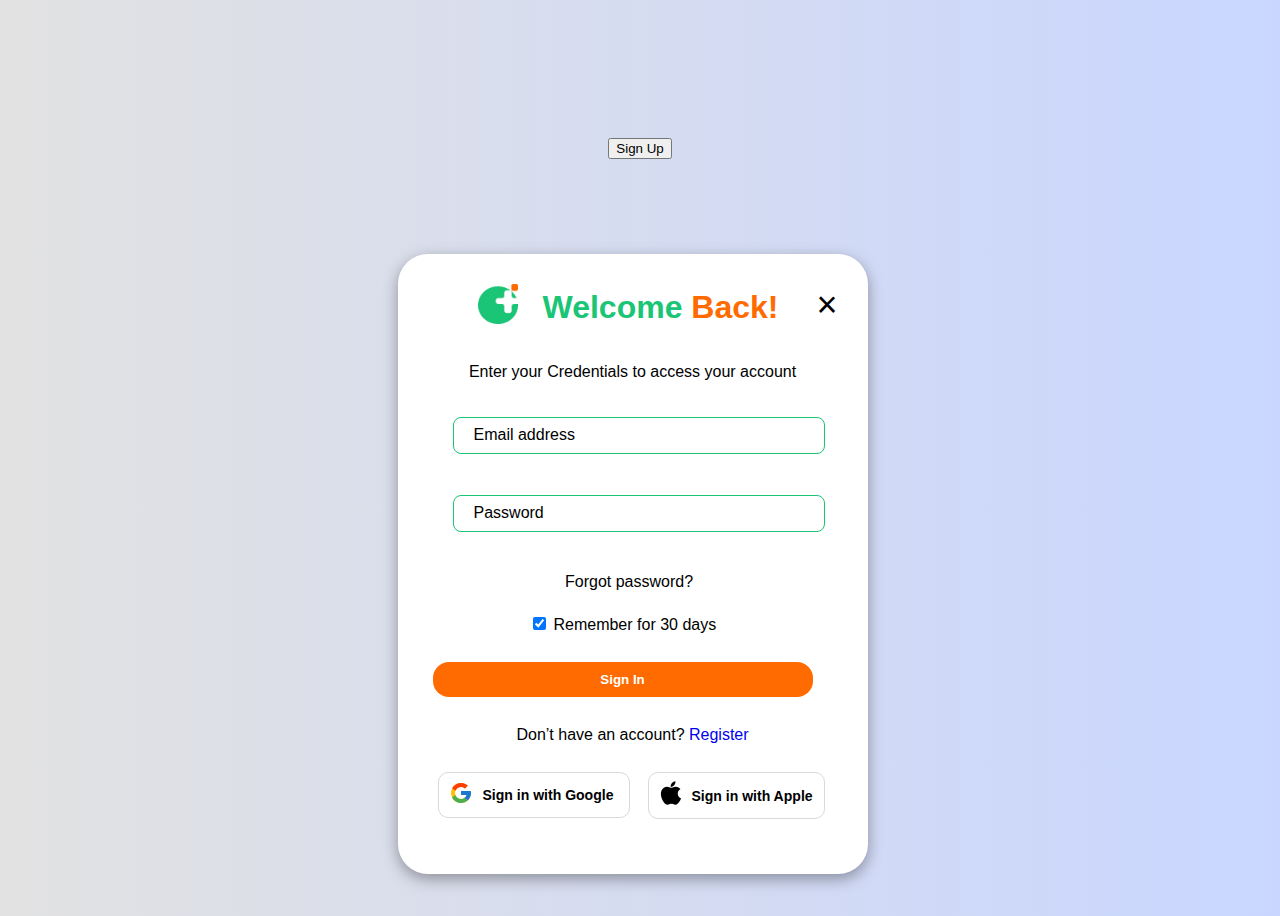
==== demo/signin.html @ 52616f2b "Add files via upload" ====
<!DOCTYPE html>
<html>
<head>
    <link rel="stylesheet" type="text/css" href="signin.css">
    <title>TM-SignIn</title>
</head>
<body>
    <button id="openSignup">Sign Up</button>
    <div class="overlay" id="overlay"></div>
    <div class="popup" id="popup">
        <span class="close-button" id="closeButton">&times;</span>
        <!--<h2>Sign In</h2>-->
        <form id="signupForm">
              <img
                style="
                width: 40px;
                height: 40px;"
                class="logo-sgn"
                src="assets/Logo.jpg"
                alt="logo"/>
              <div class="header-container">
                <h1><span style="color: #1BC576;">Welcome</span><span style="color: #FF6B00;"> Back!</span></h1>
                <p>Enter your Credentials to access your account</p>
            </div>
              <div class="input-block">
                    <input type="text" id="input-email" name="email" required>
                    <span class="email-placeholder">Email address</span>
              </div>      
              <div class="input-block">
                    <input type="password" id="input-password" name="psw" required>
                    <span class="pass-placeholder">Password</span>
              </div>
              <div class="forgot">
                <a href="#">Forgot password?</a>
              </div>
              <label>
                <input class="checkbox" type="checkbox" checked="checked" name="remember" style="margin-bottom:15px"> Remember for 30 days
            </label>
              <button class="submit" type="submit" id="submitButton">Sign In</button>

              <div class="alternate-sign">
                <h2 class="alt-sign-text" style="text-align:center">Don’t have an account?<a href="#"> Register</a></h2>
              </div>

              <div class="alternate-icons">
                <div class="google-icon">
                    <div class="gimage">
                        <img src="assets/icons8-google-24.png" alt="google-icon" style="height: 24px; width: 24px; top: -5px;">
                    </div>
                    <div class="gtext">
                        <a href="#"><h3 class="g-btn">Sign in with Google</h3></a>
                    </div> 
                </div>
                <div class="apple-icon">
                    <div class="aimage">
                        <img src="assets/icons8-apple-logo-24.png" alt="apple-icon" style="height: 24px; width: 24px; top: -5px;">
                    </div>
                    <div class="atext">
                        <a href="#"><h3 class="a-btn">Sign in with Apple</h3></a>
                    </div>  
                </div>
              </div>
          </form>
        <!--<form id="signupForm">
            <label for="username">Username:</label>
            <input type="text" id="username" name="username" required><br>
            <label for="password">Password:</label>
            <input type="password" id="password" name="password" required><br>
            <button type="submit" id="submitButton">Submit</button>
        </form>-->
    </div>
    
    <script src="signin.js"></script>
</body>
</html>
---- demo/signin.css ----
body{
    /*background-color: #c9d6ff;*/
    background: linear-gradient(to right, #e2e2e2, #c9d6ff);
    display: flex;
    align-items: center;
    justify-content: center;
    flex-direction: column;
    height: 100vh;
    font-family: Arial;
}

/* Styles for the overlay*/ 
.overlay {
    display: none;
    position: fixed;
    top: 0;
    left: 0;
    width: 100%;
    height: 100%;
    background-image: linear-gradient(rgba(224, 94, 0, 0.25),rgba(224, 94, 0, 0.25)), url(assets/pills.png);
    background-position: center;
    background-size: cover;
    /*background-color: #E05E0040;*/
    opacity: 2;
    z-index: 1;
}

/* Styles for the popup*/ 
.popup {
    top: 45%;
    left: 18%;
    align-items: center;
    justify-content: center;
    transform: translate(-50%, -50%);
    /*background-image: url(assets/pills3.jpg);*/
    background-color: #fff;
    padding: 10px;
    z-index: 2;
    border-radius: 30px;
    box-shadow: 0 5px 15px rgba(0, 0, 0, 0.35);
    position: relative;
    /*overflow: hidden;*/
    width: 450px;
    height: 600px;
    /*max-width: 100%;*/
    /*min-height: 480px;*/
}

/*Style the header*/
.logo-sgn{
    position: absolute;
    top: 30px;
    left: 80px;
}

.header-container h1{
    position: relative;
    top: 4px;
    left: 135px;
}

.header-container p{
    position: relative;
    top: 20px;
    text-align: center;
}

/*.popup form{
    background-color: #fff;
    display: flex;
    align-items: center;
    justify-content: center;
    flex-direction: column;
    padding: 0 40px;
    height: 100%;
}*/

.input-block{
    position: relative;
    top: 32px;
    left: 45px;
    margin-bottom: 25px;
}

.popup .input-block input{
    border: none;
    margin: 8px 0;
    padding: 10px 15px;
    font-size: 13px;
    border-radius: 8px;
    width: 340px;
    outline: none;
    position: relative;
    border: 1px solid  #1BC576;
}

div.input-block span {
    position: absolute;
    margin: 17px 0;
    padding: 0 4px;
    display: flex;
    align-items: center;
    top: 0;
    left: 17px;
    transition: all 0.2s;
    transform-origin: 0% 0%;
    background: none;
    pointer-events: none;
}

div.input-block input:valid + span,
div.input-block input:focus + span {
    transform: scale(0.8) translateY(-20px);
    border: 0.5px solid #1BC576;
    border-radius: 5px;
    background-color: white;
}

div.input-block input:focus{
    color: #284B63;
    border-color: #1BC576;
}

div.input-block input:focus + span {
    color: #284B63;
}

.forgot{
    position: relative;
    top: 40px;
    left: 35%;
}

.forgot a{
    text-decoration: none;
    color: black;
}

.forgot a:hover{
    color: #1BC576;
}

label{
    position: relative;
    top: 63px;
    left: 27%;
}

.submit{
    position: relative;
    top: 80px;
    left: 25px;
    width: 380px;
    padding: 10px 150px;
    border-radius: 16px;
    border: none;
    background-color: #FF6B00;
    font-weight: bolder;
    color: #fff;
}

.submit:hover{
    cursor: pointer;
    background-color: #1BC576;
}

.alternate-sign{
    position: relative;
    top: 95px;
}

.alternate-sign h2{
    font-size: 16px;
    font-weight: 400;
}

.alternate-sign h2 a{
    text-decoration: none;
    cursor: pointer;
}

.alternate-icons{
    position: relative;
    top: 50px;
    display: flex;
    /*padding: 4px 20px;*/
    flex-direction: column;
    /*align-items: flex-start;*/
    gap: 10px;
}

.google-icon{
    position: relative;
    flex-direction: row;
    display: flex;
    top: 60px;
    border: .5px solid #D9D9D9;
    border-radius: 10px;
    width: 190px;
    left: 30px;
}

.google-icon:hover{
    background-color: #1BC576;
}

.gimage{
    position: relative;
    top: 8px;
    left: 10px;
}

.gtext{
    position: relative;
    left: 20px;
    font-size: 12px;
}

.gtext a{
    text-decoration: none;
    color: black;
}

.apple-icon{
    position: relative;
    flex-direction: row;
    display: flex;
    border: 1px solid #D9D9D9;
    border-radius: 10px;
    top: 4.5px;
    width: 175px;
    left: 240px;
}

.apple-icon:hover{
    background-color: #1BC576;
}

.aimage{
    position: relative;
    top: 8px;
    left: 10px;
}

.atext{
    position: relative;
    left: 19px;
    font-size: 12px;    
}

.atext a{
    text-decoration: none;
    color: black;
}

/*Style for the close button*/ 
.close-button {
    position: absolute;
    right: 30px;
    top: 30px;
    font-size: 36px;
    cursor: pointer;
}
.close-button:hover{
    color: #FF6B00;
}
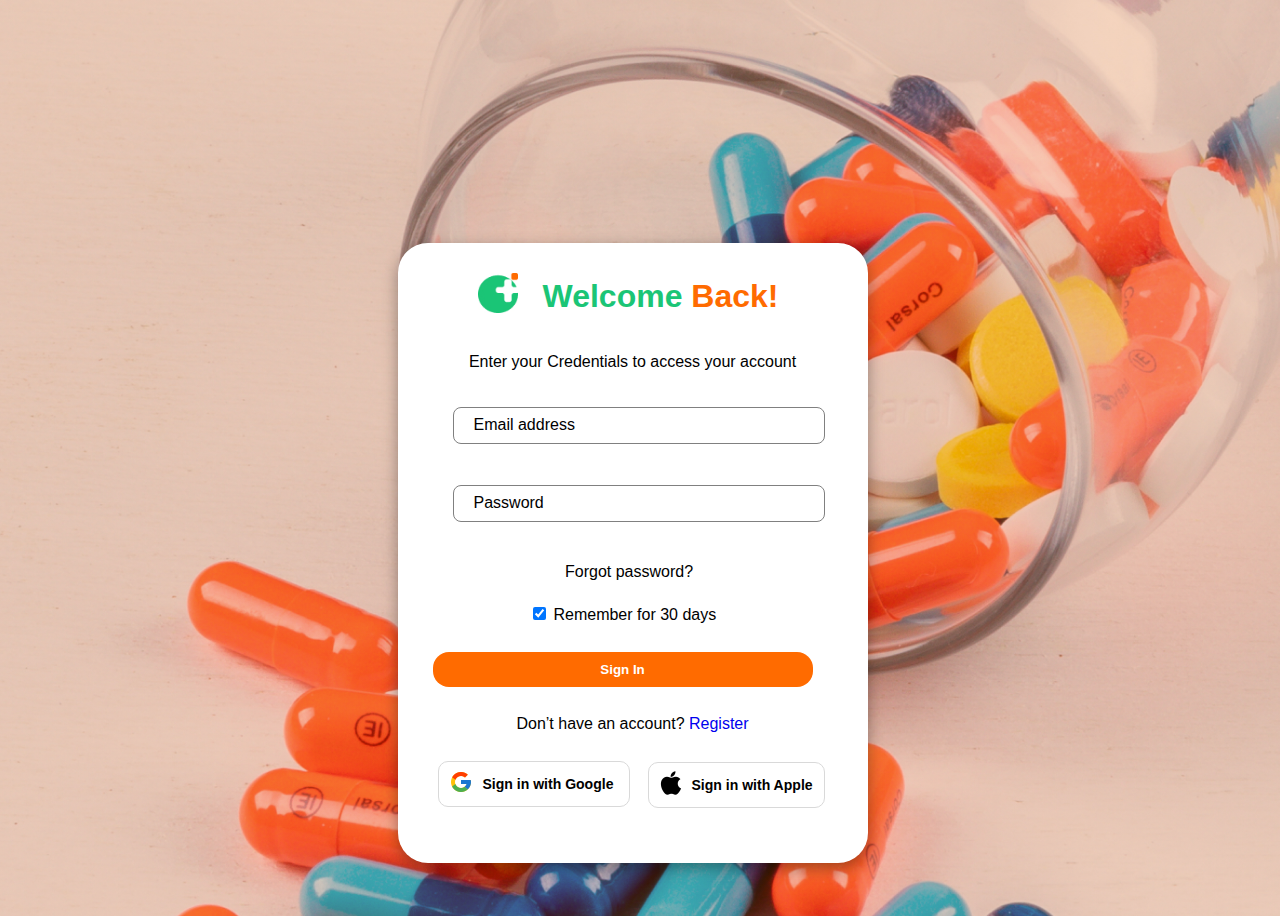
==== commit c2998056: "Linked webpages" ====
--- a/demo/signin.html
+++ b/demo/signin.html
@@ -1,75 +1,75 @@
-<!DOCTYPE html>
-<html>
-<head>
-    <link rel="stylesheet" type="text/css" href="signin.css">
-    <title>TM-SignIn</title>
-</head>
-<body>
-    <button id="openSignup">Sign Up</button>
-    <div class="overlay" id="overlay"></div>
-    <div class="popup" id="popup">
-        <span class="close-button" id="closeButton">&times;</span>
-        <!--<h2>Sign In</h2>-->
-        <form id="signupForm">
-              <img
-                style="
-                width: 40px;
-                height: 40px;"
-                class="logo-sgn"
-                src="assets/Logo.jpg"
-                alt="logo"/>
-              <div class="header-container">
-                <h1><span style="color: #1BC576;">Welcome</span><span style="color: #FF6B00;"> Back!</span></h1>
-                <p>Enter your Credentials to access your account</p>
-            </div>
-              <div class="input-block">
-                    <input type="text" id="input-email" name="email" required>
-                    <span class="email-placeholder">Email address</span>
-              </div>      
-              <div class="input-block">
-                    <input type="password" id="input-password" name="psw" required>
-                    <span class="pass-placeholder">Password</span>
-              </div>
-              <div class="forgot">
-                <a href="#">Forgot password?</a>
-              </div>
-              <label>
-                <input class="checkbox" type="checkbox" checked="checked" name="remember" style="margin-bottom:15px"> Remember for 30 days
-            </label>
-              <button class="submit" type="submit" id="submitButton">Sign In</button>
-
-              <div class="alternate-sign">
-                <h2 class="alt-sign-text" style="text-align:center">Don’t have an account?<a href="#"> Register</a></h2>
-              </div>
-
-              <div class="alternate-icons">
-                <div class="google-icon">
-                    <div class="gimage">
-                        <img src="assets/icons8-google-24.png" alt="google-icon" style="height: 24px; width: 24px; top: -5px;">
-                    </div>
-                    <div class="gtext">
-                        <a href="#"><h3 class="g-btn">Sign in with Google</h3></a>
-                    </div> 
-                </div>
-                <div class="apple-icon">
-                    <div class="aimage">
-                        <img src="assets/icons8-apple-logo-24.png" alt="apple-icon" style="height: 24px; width: 24px; top: -5px;">
-                    </div>
-                    <div class="atext">
-                        <a href="#"><h3 class="a-btn">Sign in with Apple</h3></a>
-                    </div>  
-                </div>
-              </div>
-          </form>
-        <!--<form id="signupForm">
-            <label for="username">Username:</label>
-            <input type="text" id="username" name="username" required><br>
-            <label for="password">Password:</label>
-            <input type="password" id="password" name="password" required><br>
-            <button type="submit" id="submitButton">Submit</button>
-        </form>-->
-    </div>
-    
-    <script src="signin.js"></script>
-</body>
-</html>
+<!DOCTYPE html>
+<html>
+<head>
+    <link rel="stylesheet" type="text/css" href="signin.css">
+    <title>TM-SignIn</title>
+</head>
+<body>
+    <!--<button id="openSignup">Sign Up</button>-->
+    <div class="overlay" id="overlay"></div>
+    <div class="popup" id="popup">
+        <!--<span class="close-button" id="closeButton">&times;</span>
+        <h2>Sign In</h2>-->
+        <form id="signupForm">
+              <img
+                style="
+                width: 40px;
+                height: 40px;"
+                class="logo-sgn"
+                src="assets/Logo.jpg"
+                alt="logo"/>
+              <div class="header-container">
+                <h1><span style="color: #1BC576;">Welcome</span><span style="color: #FF6B00;"> Back!</span></h1>
+                <p>Enter your Credentials to access your account</p>
+            </div>
+              <div class="input-block">
+                    <input type="text" id="input-email" name="email" required>
+                    <span class="email-placeholder">Email address</span>
+              </div>      
+              <div class="input-block">
+                    <input type="password" id="input-password" name="psw" required>
+                    <span class="pass-placeholder">Password</span>
+              </div>
+              <div class="forgot">
+                <a href="#">Forgot password?</a>
+              </div>
+              <label>
+                <input class="checkbox" type="checkbox" checked="checked" name="remember" style="margin-bottom:15px"> Remember for 30 days
+            </label>
+              <button class="submit" type="submit" id="submitButton">Sign In</button>
+
+              <div class="alternate-sign">
+                <h2 class="alt-sign-text" style="text-align:center">Don’t have an account?<a href="#"> Register</a></h2>
+              </div>
+
+              <div class="alternate-icons">
+                <div class="google-icon">
+                    <div class="gimage">
+                        <img src="assets/icons8-google-24.png" alt="google-icon" style="height: 24px; width: 24px; top: -5px;">
+                    </div>
+                    <div class="gtext">
+                        <a href="#"><h3 class="g-btn">Sign in with Google</h3></a>
+                    </div> 
+                </div>
+                <div class="apple-icon">
+                    <div class="aimage">
+                        <img src="assets/icons8-apple-logo-24.png" alt="apple-icon" style="height: 24px; width: 24px; top: -5px;">
+                    </div>
+                    <div class="atext">
+                        <a href="#"><h3 class="a-btn">Sign in with Apple</h3></a>
+                    </div>  
+                </div>
+              </div>
+          </form>
+        <!--<form id="signupForm">
+            <label for="username">Username:</label>
+            <input type="text" id="username" name="username" required><br>
+            <label for="password">Password:</label>
+            <input type="password" id="password" name="password" required><br>
+            <button type="submit" id="submitButton">Submit</button>
+        </form>-->
+    </div>
+    
+    <script src="signin.js"></script>
+</body>
+</html>
--- a/demo/signin.css
+++ b/demo/signin.css
@@ -1,266 +1,266 @@
-body{
-    /*background-color: #c9d6ff;*/
-    background: linear-gradient(to right, #e2e2e2, #c9d6ff);
-    display: flex;
-    align-items: center;
-    justify-content: center;
-    flex-direction: column;
-    height: 100vh;
-    font-family: Arial;
-}
-
-/* Styles for the overlay*/ 
-.overlay {
-    display: none;
-    position: fixed;
-    top: 0;
-    left: 0;
-    width: 100%;
-    height: 100%;
-    background-image: linear-gradient(rgba(224, 94, 0, 0.25),rgba(224, 94, 0, 0.25)), url(assets/pills.png);
-    background-position: center;
-    background-size: cover;
-    /*background-color: #E05E0040;*/
-    opacity: 2;
-    z-index: 1;
-}
-
-/* Styles for the popup*/ 
-.popup {
-    top: 45%;
-    left: 18%;
-    align-items: center;
-    justify-content: center;
-    transform: translate(-50%, -50%);
-    /*background-image: url(assets/pills3.jpg);*/
-    background-color: #fff;
-    padding: 10px;
-    z-index: 2;
-    border-radius: 30px;
-    box-shadow: 0 5px 15px rgba(0, 0, 0, 0.35);
-    position: relative;
-    /*overflow: hidden;*/
-    width: 450px;
-    height: 600px;
-    /*max-width: 100%;*/
-    /*min-height: 480px;*/
-}
-
-/*Style the header*/
-.logo-sgn{
-    position: absolute;
-    top: 30px;
-    left: 80px;
-}
-
-.header-container h1{
-    position: relative;
-    top: 4px;
-    left: 135px;
-}
-
-.header-container p{
-    position: relative;
-    top: 20px;
-    text-align: center;
-}
-
-/*.popup form{
-    background-color: #fff;
-    display: flex;
-    align-items: center;
-    justify-content: center;
-    flex-direction: column;
-    padding: 0 40px;
-    height: 100%;
-}*/
-
-.input-block{
-    position: relative;
-    top: 32px;
-    left: 45px;
-    margin-bottom: 25px;
-}
-
-.popup .input-block input{
-    border: none;
-    margin: 8px 0;
-    padding: 10px 15px;
-    font-size: 13px;
-    border-radius: 8px;
-    width: 340px;
-    outline: none;
-    position: relative;
-    border: 1px solid  #1BC576;
-}
-
-div.input-block span {
-    position: absolute;
-    margin: 17px 0;
-    padding: 0 4px;
-    display: flex;
-    align-items: center;
-    top: 0;
-    left: 17px;
-    transition: all 0.2s;
-    transform-origin: 0% 0%;
-    background: none;
-    pointer-events: none;
-}
-
-div.input-block input:valid + span,
-div.input-block input:focus + span {
-    transform: scale(0.8) translateY(-20px);
-    border: 0.5px solid #1BC576;
-    border-radius: 5px;
-    background-color: white;
-}
-
-div.input-block input:focus{
-    color: #284B63;
-    border-color: #1BC576;
-}
-
-div.input-block input:focus + span {
-    color: #284B63;
-}
-
-.forgot{
-    position: relative;
-    top: 40px;
-    left: 35%;
-}
-
-.forgot a{
-    text-decoration: none;
-    color: black;
-}
-
-.forgot a:hover{
-    color: #1BC576;
-}
-
-label{
-    position: relative;
-    top: 63px;
-    left: 27%;
-}
-
-.submit{
-    position: relative;
-    top: 80px;
-    left: 25px;
-    width: 380px;
-    padding: 10px 150px;
-    border-radius: 16px;
-    border: none;
-    background-color: #FF6B00;
-    font-weight: bolder;
-    color: #fff;
-}
-
-.submit:hover{
-    cursor: pointer;
-    background-color: #1BC576;
-}
-
-.alternate-sign{
-    position: relative;
-    top: 95px;
-}
-
-.alternate-sign h2{
-    font-size: 16px;
-    font-weight: 400;
-}
-
-.alternate-sign h2 a{
-    text-decoration: none;
-    cursor: pointer;
-}
-
-.alternate-icons{
-    position: relative;
-    top: 50px;
-    display: flex;
-    /*padding: 4px 20px;*/
-    flex-direction: column;
-    /*align-items: flex-start;*/
-    gap: 10px;
-}
-
-.google-icon{
-    position: relative;
-    flex-direction: row;
-    display: flex;
-    top: 60px;
-    border: .5px solid #D9D9D9;
-    border-radius: 10px;
-    width: 190px;
-    left: 30px;
-}
-
-.google-icon:hover{
-    background-color: #1BC576;
-}
-
-.gimage{
-    position: relative;
-    top: 8px;
-    left: 10px;
-}
-
-.gtext{
-    position: relative;
-    left: 20px;
-    font-size: 12px;
-}
-
-.gtext a{
-    text-decoration: none;
-    color: black;
-}
-
-.apple-icon{
-    position: relative;
-    flex-direction: row;
-    display: flex;
-    border: 1px solid #D9D9D9;
-    border-radius: 10px;
-    top: 4.5px;
-    width: 175px;
-    left: 240px;
-}
-
-.apple-icon:hover{
-    background-color: #1BC576;
-}
-
-.aimage{
-    position: relative;
-    top: 8px;
-    left: 10px;
-}
-
-.atext{
-    position: relative;
-    left: 19px;
-    font-size: 12px;    
-}
-
-.atext a{
-    text-decoration: none;
-    color: black;
-}
-
-/*Style for the close button*/ 
-.close-button {
-    position: absolute;
-    right: 30px;
-    top: 30px;
-    font-size: 36px;
-    cursor: pointer;
-}
-.close-button:hover{
-    color: #FF6B00;
-}
+body{
+    /*background-color: #c9d6ff;*/
+    background-image: linear-gradient(rgba(224, 94, 0, 0.25),rgba(224, 94, 0, 0.25)), url(assets/pills.png);
+    display: flex;
+    align-items: center;
+    justify-content: center;
+    flex-direction: column;
+    height: 100vh;
+    font-family: Arial;
+}
+
+/* Styles for the overlay*/ 
+.overlay {
+    display: none;
+    position: fixed;
+    top: 0;
+    left: 0;
+    width: 100%;
+    height: 100%;
+    background-image: linear-gradient(rgba(224, 94, 0, 0.25),rgba(224, 94, 0, 0.25)), url(assets/pills.png);
+    background-position: center;
+    background-size: cover;
+    /*background-color: #E05E0040;*/
+    opacity: 2;
+    z-index: 1;
+}
+
+/* Styles for the popup*/ 
+.popup {
+    top: 45%;
+    left: 18%;
+    align-items: center;
+    justify-content: center;
+    transform: translate(-50%, -50%);
+    /*background-image: url(assets/pills3.jpg);*/
+    background-color: #fff;
+    padding: 10px;
+    z-index: 2;
+    border-radius: 30px;
+    box-shadow: 0 5px 15px rgba(0, 0, 0, 0.35);
+    position: relative;
+    /*overflow: hidden;*/
+    width: 450px;
+    height: 600px;
+    /*max-width: 100%;*/
+    /*min-height: 480px;*/
+}
+
+/*Style the header*/
+.logo-sgn{
+    position: absolute;
+    top: 30px;
+    left: 80px;
+}
+
+.header-container h1{
+    position: relative;
+    top: 4px;
+    left: 135px;
+}
+
+.header-container p{
+    position: relative;
+    top: 20px;
+    text-align: center;
+}
+
+/*.popup form{
+    background-color: #fff;
+    display: flex;
+    align-items: center;
+    justify-content: center;
+    flex-direction: column;
+    padding: 0 40px;
+    height: 100%;
+}*/
+
+.input-block{
+    position: relative;
+    top: 32px;
+    left: 45px;
+    margin-bottom: 25px;
+}
+
+.popup .input-block input{
+    border: none;
+    margin: 8px 0;
+    padding: 10px 15px;
+    font-size: 13px;
+    border-radius: 8px;
+    width: 340px;
+    outline: none;
+    position: relative;
+    border: 1px solid  grey;
+}
+
+div.input-block span {
+    position: absolute;
+    margin: 17px 0;
+    padding: 0 4px;
+    display: flex;
+    align-items: center;
+    top: 0;
+    left: 17px;
+    transition: all 0.2s;
+    transform-origin: 0% 0%;
+    background: none;
+    pointer-events: none;
+}
+
+div.input-block input:valid + span,
+div.input-block input:focus + span {
+    transform: scale(0.8) translateY(-20px);
+    border: 0.5px solid grey;
+    border-radius: 5px;
+    background-color: white;
+}
+
+div.input-block input:focus{
+    color: #284B63;
+    border-color: grey;
+}
+
+div.input-block input:focus + span {
+    color: #284B63;
+}
+
+.forgot{
+    position: relative;
+    top: 40px;
+    left: 35%;
+}
+
+.forgot a{
+    text-decoration: none;
+    color: black;
+}
+
+.forgot a:hover{
+    color: #1BC576;
+}
+
+label{
+    position: relative;
+    top: 63px;
+    left: 27%;
+}
+
+.submit{
+    position: relative;
+    top: 80px;
+    left: 25px;
+    width: 380px;
+    padding: 10px 150px;
+    border-radius: 16px;
+    border: none;
+    background-color: #FF6B00;
+    font-weight: bolder;
+    color: #fff;
+}
+
+.submit:hover{
+    cursor: pointer;
+    background-color: #1BC576;
+}
+
+.alternate-sign{
+    position: relative;
+    top: 95px;
+}
+
+.alternate-sign h2{
+    font-size: 16px;
+    font-weight: 400;
+}
+
+.alternate-sign h2 a{
+    text-decoration: none;
+    cursor: pointer;
+}
+
+.alternate-icons{
+    position: relative;
+    top: 50px;
+    display: flex;
+    /*padding: 4px 20px;*/
+    flex-direction: column;
+    /*align-items: flex-start;*/
+    gap: 10px;
+}
+
+.google-icon{
+    position: relative;
+    flex-direction: row;
+    display: flex;
+    top: 60px;
+    border: .5px solid #D9D9D9;
+    border-radius: 10px;
+    width: 190px;
+    left: 30px;
+}
+
+.google-icon:hover{
+    background-color: #1BC576;
+}
+
+.gimage{
+    position: relative;
+    top: 8px;
+    left: 10px;
+}
+
+.gtext{
+    position: relative;
+    left: 20px;
+    font-size: 12px;
+}
+
+.gtext a{
+    text-decoration: none;
+    color: black;
+}
+
+.apple-icon{
+    position: relative;
+    flex-direction: row;
+    display: flex;
+    border: 1px solid #D9D9D9;
+    border-radius: 10px;
+    top: 4.5px;
+    width: 175px;
+    left: 240px;
+}
+
+.apple-icon:hover{
+    background-color: #1BC576;
+}
+
+.aimage{
+    position: relative;
+    top: 8px;
+    left: 10px;
+}
+
+.atext{
+    position: relative;
+    left: 19px;
+    font-size: 12px;    
+}
+
+.atext a{
+    text-decoration: none;
+    color: black;
+}
+
+/*Style for the close button*/ 
+.close-button {
+    position: absolute;
+    right: 30px;
+    top: 30px;
+    font-size: 36px;
+    cursor: pointer;
+}
+.close-button:hover{
+    color: #FF6B00;
+}
